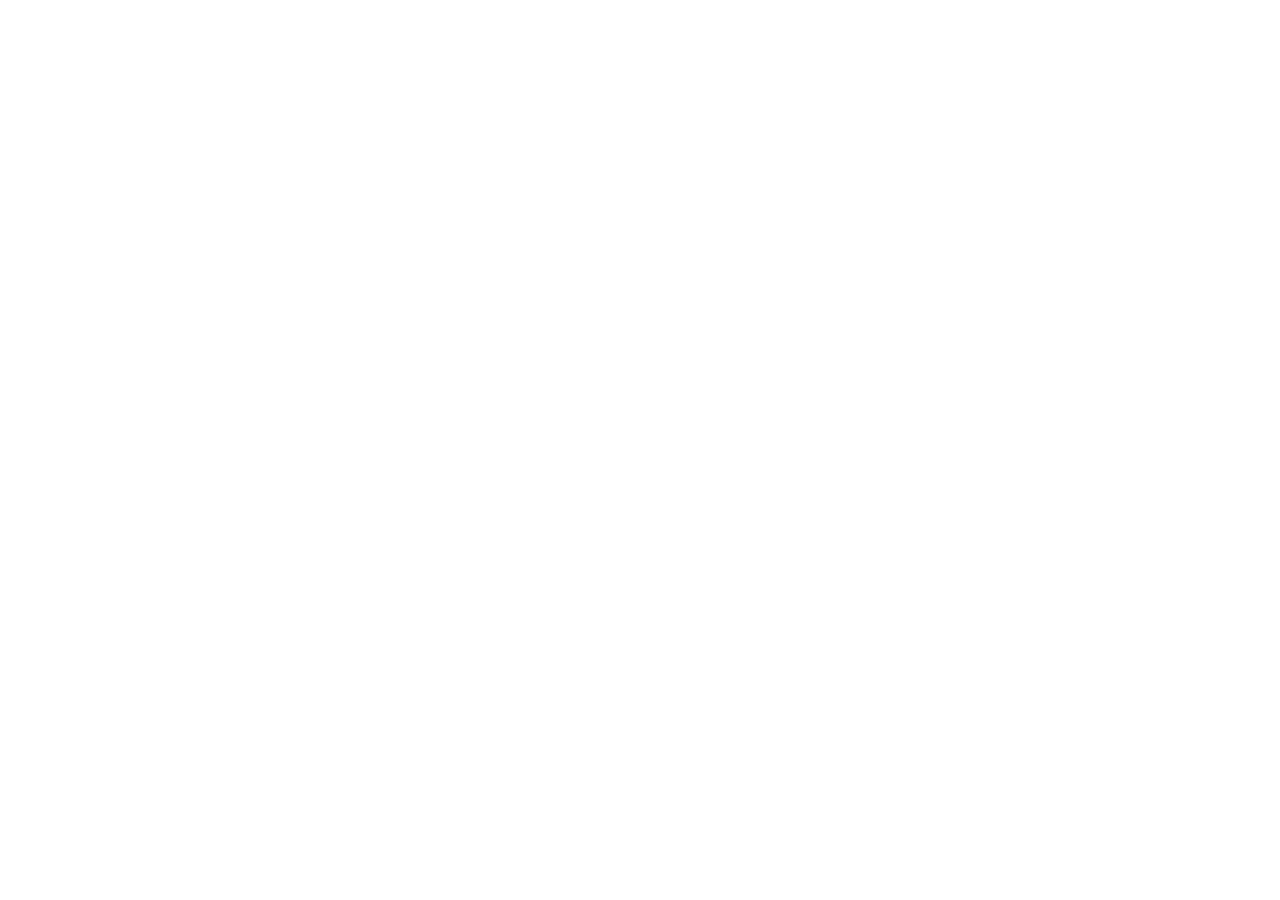
==== index.html @ 9039af70 "Unison Strings Website" ====
<!doctype html>
<html lang="en">
  <head>
    <meta charset="UTF-8" />
    <link rel="icon" type="image/png" href="/UnisonStrings/favicon.png" />
    <meta name="viewport" content="width=device-width, initial-scale=1.0" />
    <meta
      name="description"
      content="Unison Strings, a student-run violin ensemble bringing live classical music to communities in Prosper, TX."
    />
    <link rel="preconnect" href="https://fonts.googleapis.com" />
    <link rel="preconnect" href="https://fonts.gstatic.com" crossorigin />
    <link
      href="https://fonts.googleapis.com/css2?family=Cormorant+Garamond:ital,wght@0,500;0,600;1,500;1,600&family=DM+Sans:ital,opsz,wght@0,9..40,400;0,9..40,500;0,9..40,600;0,9..40,700;1,9..40,400;1,9..40,500&display=swap"
      rel="stylesheet"
    />
    <title>Unison Strings</title>
    <script type="module" crossorigin src="/UnisonStrings/assets/index-BGIbvCzu.js"></script>
    <link rel="stylesheet" crossorigin href="/UnisonStrings/assets/index-D4o2nLPw.css">
  </head>
  <body>
    <div id="root"></div>
  </body>
</html>
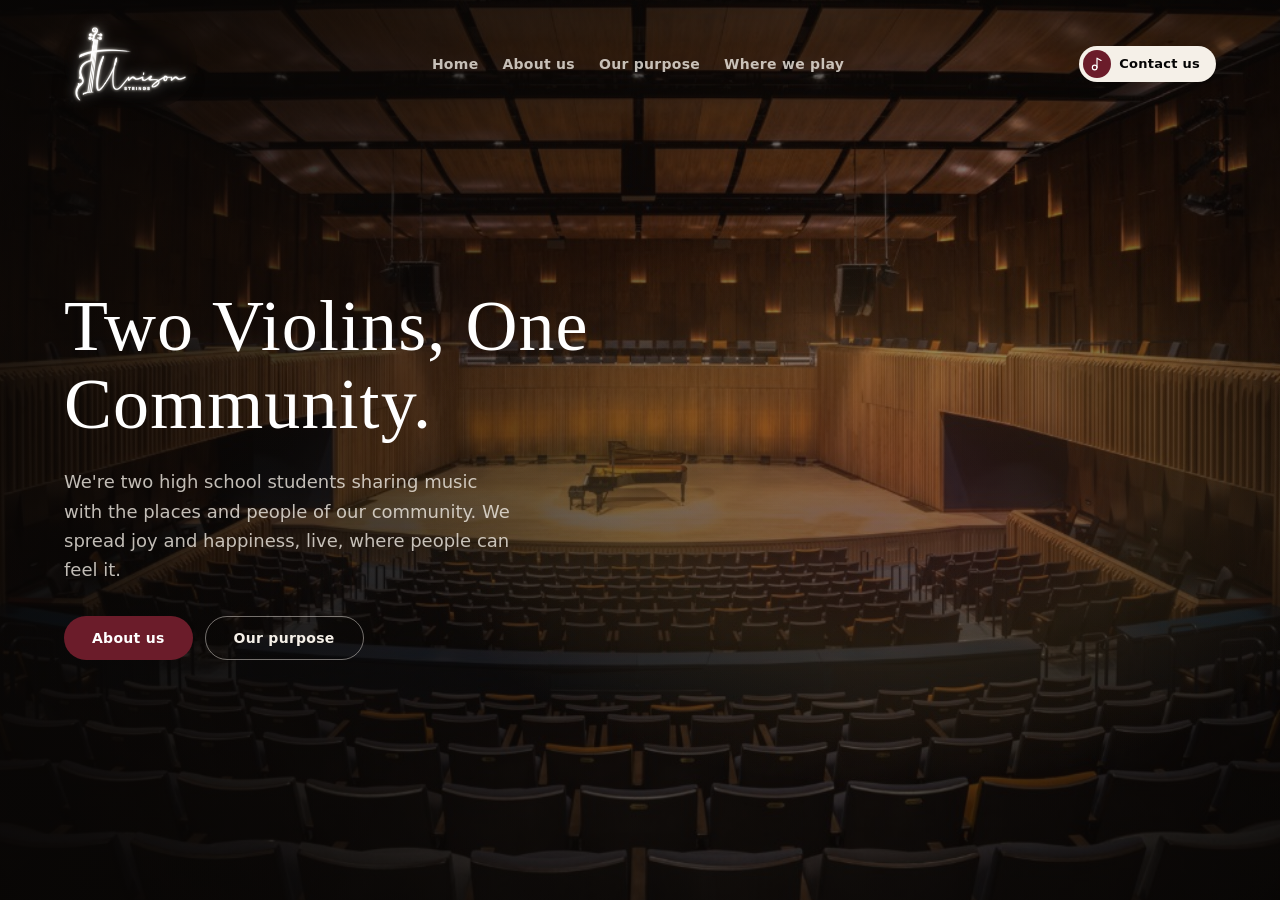
==== commit fd1b74d5: "Add files via upload" ====
--- a/index.html
+++ b/index.html
@@ -2,7 +2,7 @@
 <html lang="en">
   <head>
     <meta charset="UTF-8" />
-    <link rel="icon" type="image/png" href="/UnisonStrings/favicon.png" />
+    <link rel="icon" type="image/png" href="/favicon.png" />
     <meta name="viewport" content="width=device-width, initial-scale=1.0" />
     <meta
       name="description"
@@ -15,8 +15,8 @@
       rel="stylesheet"
     />
     <title>Unison Strings</title>
-    <script type="module" crossorigin src="/UnisonStrings/assets/index-BGIbvCzu.js"></script>
-    <link rel="stylesheet" crossorigin href="/UnisonStrings/assets/index-D4o2nLPw.css">
+    <script type="module" crossorigin src="/assets/index-CdUtjm-q.js"></script>
+    <link rel="stylesheet" crossorigin href="/assets/index-QGDdsDQq.css">
   </head>
   <body>
     <div id="root"></div>
--- a/assets/index-QGDdsDQq.css
+++ b/assets/index-QGDdsDQq.css
@@ -0,0 +1,2 @@
+/*! tailwindcss v4.3.3 | MIT License | https://tailwindcss.com */
+@layer properties{@supports (((-webkit-hyphens:none)) and (not (margin-trim:inline))) or ((-moz-orient:inline) and (not (color:rgb(from red r g b)))){*,:before,:after,::backdrop{--tw-translate-x:0;--tw-translate-y:0;--tw-translate-z:0;--tw-rotate-x:initial;--tw-rotate-y:initial;--tw-rotate-z:initial;--tw-skew-x:initial;--tw-skew-y:initial;--tw-space-y-reverse:0;--tw-border-style:solid;--tw-gradient-position:initial;--tw-gradient-from:#0000;--tw-gradient-via:#0000;--tw-gradient-to:#0000;--tw-gradient-stops:initial;--tw-gradient-via-stops:initial;--tw-gradient-from-position:0%;--tw-gradient-via-position:50%;--tw-gradient-to-position:100%;--tw-leading:initial;--tw-font-weight:initial;--tw-tracking:initial;--tw-shadow:0 0 #0000;--tw-shadow-color:initial;--tw-shadow-alpha:100%;--tw-inset-shadow:0 0 #0000;--tw-inset-shadow-color:initial;--tw-inset-shadow-alpha:100%;--tw-ring-color:initial;--tw-ring-shadow:0 0 #0000;--tw-inset-ring-color:initial;--tw-inset-ring-shadow:0 0 #0000;--tw-ring-inset:initial;--tw-ring-offset-width:0px;--tw-ring-offset-color:#fff;--tw-ring-offset-shadow:0 0 #0000;--tw-outline-style:solid;--tw-blur:initial;--tw-brightness:initial;--tw-contrast:initial;--tw-grayscale:initial;--tw-hue-rotate:initial;--tw-invert:initial;--tw-opacity:initial;--tw-saturate:initial;--tw-sepia:initial;--tw-drop-shadow:initial;--tw-drop-shadow-color:initial;--tw-drop-shadow-alpha:100%;--tw-drop-shadow-size:initial;--tw-backdrop-blur:initial;--tw-backdrop-brightness:initial;--tw-backdrop-contrast:initial;--tw-backdrop-grayscale:initial;--tw-backdrop-hue-rotate:initial;--tw-backdrop-invert:initial;--tw-backdrop-opacity:initial;--tw-backdrop-saturate:initial;--tw-backdrop-sepia:initial;--tw-duration:initial;--tw-scale-x:1;--tw-scale-y:1;--tw-scale-z:1}}}@layer theme{:root,:host{--font-sans:"DM Sans", system-ui, sans-serif;--font-mono:ui-monospace, SFMono-Regular, Menlo, Monaco, Consolas, "Liberation Mono", "Courier New", monospace;--color-red-300:oklch(80.8% .114 19.571);--color-black:#000;--color-white:#fff;--spacing:.25rem;--container-md:28rem;--container-lg:32rem;--container-xl:36rem;--container-2xl:42rem;--container-3xl:48rem;--container-4xl:56rem;--container-5xl:64rem;--container-6xl:72rem;--text-xs:.75rem;--text-xs--line-height:calc(1 / .75);--text-sm:.875rem;--text-sm--line-height:calc(1.25 / .875);--text-base:1rem;--text-base--line-height:calc(1.5 / 1);--text-lg:1.125rem;--text-lg--line-height:calc(1.75 / 1.125);--text-xl:1.25rem;--text-xl--line-height:calc(1.75 / 1.25);--text-2xl:1.5rem;--text-2xl--line-height:calc(2 / 1.5);--text-3xl:1.875rem;--text-3xl--line-height:calc(2.25 / 1.875);--text-4xl:2.25rem;--text-4xl--line-height:calc(2.5 / 2.25);--text-5xl:3rem;--text-5xl--line-height:1;--text-6xl:3.75rem;--text-6xl--line-height:1;--text-7xl:4.5rem;--text-7xl--line-height:1;--text-8xl:6rem;--text-8xl--line-height:1;--font-weight-light:300;--font-weight-medium:500;--tracking-tight:-.025em;--tracking-wide:.025em;--leading-tight:1.25;--leading-relaxed:1.625;--radius-sm:.25rem;--radius-md:.375rem;--radius-xl:.75rem;--radius-2xl:1rem;--blur-md:12px;--default-transition-duration:.15s;--default-transition-timing-function:cubic-bezier(.4, 0, .2, 1);--default-font-family:var(--font-sans);--default-mono-font-family:var(--font-mono)}}@layer base{*,:after,:before,::backdrop{box-sizing:border-box;border:0 solid;margin:0;padding:0}::file-selector-button{box-sizing:border-box;border:0 solid;margin:0;padding:0}html,:host{-webkit-text-size-adjust:100%;tab-size:4;line-height:1.5;font-family:var(--default-font-family,-apple-system, BlinkMacSystemFont, "Segoe UI", Roboto, "Helvetica Neue", "Noto Sans", Arial, sans-serif, "Apple Color Emoji", "Segoe UI Emoji", "Segoe UI Symbol", "Noto Color Emoji");font-feature-settings:var(--default-font-feature-settings,normal);font-variation-settings:var(--default-font-variation-settings,normal);-webkit-tap-highlight-color:transparent}hr{height:0;color:inherit;border-top-width:1px}abbr:where([title]){-webkit-text-decoration:underline dotted;text-decoration:underline dotted}h1,h2,h3,h4,h5,h6{font-size:inherit;font-weight:inherit}a{color:inherit;-webkit-text-decoration:inherit;-webkit-text-decoration:inherit;-webkit-text-decoration:inherit;-webkit-text-decoration:inherit;text-decoration:inherit}b,strong{font-weight:bolder}code,kbd,samp,pre{font-family:var(--default-mono-font-family,ui-monospace, SFMono-Regular, Menlo, Monaco, Consolas, "Liberation Mono", "Courier New", monospace);font-feature-settings:var(--default-mono-font-feature-settings,normal);font-variation-settings:var(--default-mono-font-variation-settings,normal);font-size:1em}small{font-size:80%}sub,sup{vertical-align:baseline;font-size:75%;line-height:0;position:relative}sub{bottom:-.25em}sup{top:-.5em}table{text-indent:0;border-color:inherit;border-collapse:collapse}:-moz-focusring:where(:not(iframe)){outline:auto}progress{vertical-align:baseline}summary{display:list-item}ol,ul,menu{list-style:none}img,svg,video,canvas,audio,iframe,embed,object{vertical-align:middle;display:block}img,video{max-width:100%;height:auto}button,input,select,optgroup,textarea{font:inherit;font-feature-settings:inherit;font-variation-settings:inherit;letter-spacing:inherit;color:inherit;opacity:1;background-color:#0000;border-radius:0}::file-selector-button{font:inherit;font-feature-settings:inherit;font-variation-settings:inherit;letter-spacing:inherit;color:inherit;opacity:1;background-color:#0000;border-radius:0}:where(select:is([multiple],[size])) optgroup{font-weight:bolder}:where(select:is([multiple],[size])) optgroup option{padding-inline-start:20px}::file-selector-button{margin-inline-end:4px}::placeholder{opacity:1}@supports (not ((-webkit-appearance:-apple-pay-button))) or (contain-intrinsic-size:1px){::placeholder{color:currentColor}@supports (color:color-mix(in lab, red, red)){::placeholder{color:color-mix(in oklab, currentcolor 50%, transparent)}}}textarea{resize:vertical}::-webkit-search-decoration{-webkit-appearance:none}::-webkit-date-and-time-value{min-height:1lh;text-align:inherit}::-webkit-datetime-edit{display:inline-flex}::-webkit-datetime-edit-fields-wrapper{padding:0}::-webkit-datetime-edit{padding-block:0}::-webkit-datetime-edit-year-field{padding-block:0}::-webkit-datetime-edit-month-field{padding-block:0}::-webkit-datetime-edit-day-field{padding-block:0}::-webkit-datetime-edit-hour-field{padding-block:0}::-webkit-datetime-edit-minute-field{padding-block:0}::-webkit-datetime-edit-second-field{padding-block:0}::-webkit-datetime-edit-millisecond-field{padding-block:0}::-webkit-datetime-edit-meridiem-field{padding-block:0}::-webkit-calendar-picker-indicator{line-height:1}:-moz-ui-invalid{box-shadow:none}button,input:where([type=button],[type=reset],[type=submit]){appearance:button}::file-selector-button{appearance:button}::-webkit-inner-spin-button{height:auto}::-webkit-outer-spin-button{height:auto}[hidden]:where(:not([hidden=until-found])){display:none!important}}@layer components;@layer utilities{.pointer-events-auto{pointer-events:auto}.pointer-events-none{pointer-events:none}.visible{visibility:visible}.absolute{position:absolute}.fixed{position:fixed}.relative{position:relative}.sticky{position:sticky}.inset-0{inset:0}.inset-x-0{inset-inline:0}.top-0{top:0}.bottom-0{bottom:0}.bottom-10{bottom:calc(var(--spacing) * 10)}.left-1\/2{left:50%}.z-0{z-index:0}.z-10{z-index:10}.z-20{z-index:20}.z-30{z-index:30}.z-40{z-index:40}.z-\[1\]{z-index:1}.z-\[2\]{z-index:2}.mx-4{margin-inline:calc(var(--spacing) * 4)}.mx-auto{margin-inline:auto}.mt-0\.5{margin-top:calc(var(--spacing) * .5)}.mt-1{margin-top:var(--spacing)}.mt-2{margin-top:calc(var(--spacing) * 2)}.mt-3{margin-top:calc(var(--spacing) * 3)}.mt-4{margin-top:calc(var(--spacing) * 4)}.mt-5{margin-top:calc(var(--spacing) * 5)}.mt-6{margin-top:calc(var(--spacing) * 6)}.mt-8{margin-top:calc(var(--spacing) * 8)}.mt-10{margin-top:calc(var(--spacing) * 10)}.mt-12{margin-top:calc(var(--spacing) * 12)}.mt-14{margin-top:calc(var(--spacing) * 14)}.mt-16{margin-top:calc(var(--spacing) * 16)}.mb-1\.5{margin-bottom:calc(var(--spacing) * 1.5)}.mb-3{margin-bottom:calc(var(--spacing) * 3)}.mb-4{margin-bottom:calc(var(--spacing) * 4)}.mb-5{margin-bottom:calc(var(--spacing) * 5)}.ml-2{margin-left:calc(var(--spacing) * 2)}.block{display:block}.contents{display:contents}.flex{display:flex}.grid{display:grid}.hidden{display:none}.inline-flex{display:inline-flex}.aspect-\[4\/5\]{aspect-ratio:4/5}.h-7{height:calc(var(--spacing) * 7)}.h-9{height:calc(var(--spacing) * 9)}.h-10{height:calc(var(--spacing) * 10)}.h-11{height:calc(var(--spacing) * 11)}.h-12{height:calc(var(--spacing) * 12)}.h-14{height:calc(var(--spacing) * 14)}.h-16{height:calc(var(--spacing) * 16)}.h-full{height:100%}.h-screen{height:100vh}.min-h-\[220px\]{min-height:220px}.min-h-screen{min-height:100vh}.w-7{width:calc(var(--spacing) * 7)}.w-9{width:calc(var(--spacing) * 9)}.w-10{width:calc(var(--spacing) * 10)}.w-\[min\(92vw\,36rem\)\]{width:min(92vw,36rem)}.w-auto{width:auto}.w-full{width:100%}.max-w-2xl{max-width:var(--container-2xl)}.max-w-3xl{max-width:var(--container-3xl)}.max-w-4xl{max-width:var(--container-4xl)}.max-w-5xl{max-width:var(--container-5xl)}.max-w-6xl{max-width:var(--container-6xl)}.max-w-lg{max-width:var(--container-lg)}.max-w-md{max-width:var(--container-md)}.max-w-xl{max-width:var(--container-xl)}.min-w-0{min-width:0}.flex-1{flex:1}.shrink-0{flex-shrink:0}.origin-center{transform-origin:50%}.-translate-x-1\/2{--tw-translate-x:calc(calc(1 / 2 * 100%) * -1);translate:var(--tw-translate-x) var(--tw-translate-y)}.scale-\[1\.02\]{scale:1.02}.scale-\[1\.08\]{scale:1.08}.transform{transform:var(--tw-rotate-x,) var(--tw-rotate-y,) var(--tw-rotate-z,) var(--tw-skew-x,) var(--tw-skew-y,)}.resize-none{resize:none}.grid-cols-1{grid-template-columns:repeat(1,minmax(0,1fr))}.flex-col{flex-direction:column}.flex-wrap{flex-wrap:wrap}.items-baseline{align-items:baseline}.items-center{align-items:center}.items-start{align-items:flex-start}.justify-between{justify-content:space-between}.justify-center{justify-content:center}.gap-1{gap:var(--spacing)}.gap-2{gap:calc(var(--spacing) * 2)}.gap-3{gap:calc(var(--spacing) * 3)}.gap-3\.5{gap:calc(var(--spacing) * 3.5)}.gap-4{gap:calc(var(--spacing) * 4)}.gap-6{gap:calc(var(--spacing) * 6)}.gap-8{gap:calc(var(--spacing) * 8)}:where(.space-y-0>:not(:last-child)){--tw-space-y-reverse:0;margin-block:0}:where(.space-y-2>:not(:last-child)){--tw-space-y-reverse:0;margin-block-start:calc(calc(var(--spacing) * 2) * var(--tw-space-y-reverse));margin-block-end:calc(calc(var(--spacing) * 2) * calc(1 - var(--tw-space-y-reverse)))}:where(.space-y-4>:not(:last-child)){--tw-space-y-reverse:0;margin-block-start:calc(calc(var(--spacing) * 4) * var(--tw-space-y-reverse));margin-block-end:calc(calc(var(--spacing) * 4) * calc(1 - var(--tw-space-y-reverse)))}:where(.space-y-14>:not(:last-child)){--tw-space-y-reverse:0;margin-block-start:calc(calc(var(--spacing) * 14) * var(--tw-space-y-reverse));margin-block-end:calc(calc(var(--spacing) * 14) * calc(1 - var(--tw-space-y-reverse)))}.gap-x-3{column-gap:calc(var(--spacing) * 3)}.gap-x-6{column-gap:calc(var(--spacing) * 6)}.gap-y-1{row-gap:var(--spacing)}.gap-y-2{row-gap:calc(var(--spacing) * 2)}.self-start{align-self:flex-start}.overflow-hidden{overflow:hidden}.rounded-2xl{border-radius:var(--radius-2xl)}.rounded-\[1\.5rem\]{border-radius:1.5rem}.rounded-full{border-radius:2147483647px}.rounded-md{border-radius:var(--radius-md)}.rounded-sm{border-radius:var(--radius-sm)}.rounded-xl{border-radius:var(--radius-xl)}.border{border-style:var(--tw-border-style);border-width:1px}.border-t{border-top-style:var(--tw-border-style);border-top-width:1px}.border-b{border-bottom-style:var(--tw-border-style);border-bottom-width:1px}.border-\[var\(--us-border\)\]{border-color:var(--us-border)}.border-\[var\(--us-border-soft\)\]{border-color:var(--us-border-soft)}.border-\[var\(--us-border-strong\)\]{border-color:var(--us-border-strong)}.bg-\[rgba\(5\,5\,5\,0\.9\)\]{background-color:#050505e6}.bg-\[rgba\(5\,5\,5\,0\.92\)\]{background-color:#050505eb}.bg-\[var\(--us-accent\)\]{background-color:var(--us-accent)}.bg-\[var\(--us-bg\)\]{background-color:var(--us-bg)}.bg-\[var\(--us-black\)\],.bg-\[var\(--us-black\)\]\/95{background-color:var(--us-black)}@supports (color:color-mix(in lab, red, red)){.bg-\[var\(--us-black\)\]\/95{background-color:color-mix(in oklab, var(--us-black) 95%, transparent)}}.bg-\[var\(--us-burgundy\)\],.bg-\[var\(--us-burgundy\)\]\/25{background-color:var(--us-burgundy)}@supports (color:color-mix(in lab, red, red)){.bg-\[var\(--us-burgundy\)\]\/25{background-color:color-mix(in oklab, var(--us-burgundy) 25%, transparent)}}.bg-\[var\(--us-cream\)\]{background-color:var(--us-cream)}.bg-\[var\(--us-panel-solid\)\]{background-color:var(--us-panel-solid)}.bg-\[var\(--us-surface\)\]{background-color:var(--us-surface)}.bg-black\/50{background-color:#00000080}@supports (color:color-mix(in lab, red, red)){.bg-black\/50{background-color:color-mix(in oklab, var(--color-black) 50%, transparent)}}.bg-transparent{background-color:#0000}.bg-gradient-to-t{--tw-gradient-position:to top in oklab;background-image:linear-gradient(var(--tw-gradient-stops))}.bg-\[radial-gradient\(ellipse_at_center\,transparent_35\%\,rgba\(0\,0\,0\,0\.28\)_100\%\)\]{background-image:radial-gradient(#0000 35%,#00000047 100%)}.from-black\/70{--tw-gradient-from:#000000b3}@supports (color:color-mix(in lab, red, red)){.from-black\/70{--tw-gradient-from:color-mix(in oklab, var(--color-black) 70%, transparent)}}.from-black\/70{--tw-gradient-stops:var(--tw-gradient-via-stops,var(--tw-gradient-position), var(--tw-gradient-from) var(--tw-gradient-from-position), var(--tw-gradient-to) var(--tw-gradient-to-position))}.to-transparent{--tw-gradient-to:transparent;--tw-gradient-stops:var(--tw-gradient-via-stops,var(--tw-gradient-position), var(--tw-gradient-from) var(--tw-gradient-from-position), var(--tw-gradient-to) var(--tw-gradient-to-position))}.object-cover{object-fit:cover}.object-center{object-position:center}.p-1{padding:var(--spacing)}.p-1\.5{padding:calc(var(--spacing) * 1.5)}.p-2{padding:calc(var(--spacing) * 2)}.p-5{padding:calc(var(--spacing) * 5)}.p-6{padding:calc(var(--spacing) * 6)}.p-8{padding:calc(var(--spacing) * 8)}.px-2\.5{padding-inline:calc(var(--spacing) * 2.5)}.px-3{padding-inline:calc(var(--spacing) * 3)}.px-4{padding-inline:calc(var(--spacing) * 4)}.px-5{padding-inline:calc(var(--spacing) * 5)}.px-6{padding-inline:calc(var(--spacing) * 6)}.px-8{padding-inline:calc(var(--spacing) * 8)}.py-1\.5{padding-block:calc(var(--spacing) * 1.5)}.py-2{padding-block:calc(var(--spacing) * 2)}.py-3{padding-block:calc(var(--spacing) * 3)}.py-6{padding-block:calc(var(--spacing) * 6)}.py-10{padding-block:calc(var(--spacing) * 10)}.py-14{padding-block:calc(var(--spacing) * 14)}.py-24{padding-block:calc(var(--spacing) * 24)}.pt-0{padding-top:0}.pt-4{padding-top:calc(var(--spacing) * 4)}.pt-28{padding-top:calc(var(--spacing) * 28)}.pr-3\.5{padding-right:calc(var(--spacing) * 3.5)}.pb-4{padding-bottom:calc(var(--spacing) * 4)}.pb-16{padding-bottom:calc(var(--spacing) * 16)}.text-center{text-align:center}.text-left{text-align:left}.text-2xl{font-size:var(--text-2xl);line-height:var(--tw-leading,var(--text-2xl--line-height))}.text-3xl{font-size:var(--text-3xl);line-height:var(--tw-leading,var(--text-3xl--line-height))}.text-4xl{font-size:var(--text-4xl);line-height:var(--tw-leading,var(--text-4xl--line-height))}.text-5xl{font-size:var(--text-5xl);line-height:var(--tw-leading,var(--text-5xl--line-height))}.text-base{font-size:var(--text-base);line-height:var(--tw-leading,var(--text-base--line-height))}.text-lg{font-size:var(--text-lg);line-height:var(--tw-leading,var(--text-lg--line-height))}.text-sm{font-size:var(--text-sm);line-height:var(--tw-leading,var(--text-sm--line-height))}.text-xl{font-size:var(--text-xl);line-height:var(--tw-leading,var(--text-xl--line-height))}.text-xs{font-size:var(--text-xs);line-height:var(--tw-leading,var(--text-xs--line-height))}.text-\[10px\]{font-size:10px}.leading-\[1\.02\]{--tw-leading:1.02;line-height:1.02}.leading-\[1\.08\]{--tw-leading:1.08;line-height:1.08}.leading-relaxed{--tw-leading:var(--leading-relaxed);line-height:var(--leading-relaxed)}.leading-tight{--tw-leading:var(--leading-tight);line-height:var(--leading-tight)}.font-light{--tw-font-weight:var(--font-weight-light);font-weight:var(--font-weight-light)}.font-medium{--tw-font-weight:var(--font-weight-medium);font-weight:var(--font-weight-medium)}.tracking-\[0\.18em\]{--tw-tracking:.18em;letter-spacing:.18em}.tracking-\[0\.22em\]{--tw-tracking:.22em;letter-spacing:.22em}.tracking-tight{--tw-tracking:var(--tracking-tight);letter-spacing:var(--tracking-tight)}.tracking-wide{--tw-tracking:var(--tracking-wide);letter-spacing:var(--tracking-wide)}.text-\[var\(--us-accent\)\]{color:var(--us-accent)}.text-\[var\(--us-accent-bright\)\]{color:var(--us-accent-bright)}.text-\[var\(--us-accent-soft\)\]{color:var(--us-accent-soft)}.text-\[var\(--us-black\)\]{color:var(--us-black)}.text-\[var\(--us-burgundy-soft\)\]{color:var(--us-burgundy-soft)}.text-\[var\(--us-cream\)\]{color:var(--us-cream)}.text-\[var\(--us-cream-muted\)\]{color:var(--us-cream-muted)}.text-\[var\(--us-cream-soft\)\]{color:var(--us-cream-soft)}.text-\[var\(--us-ink\)\]{color:var(--us-ink)}.text-\[var\(--us-muted\)\]{color:var(--us-muted)}.text-\[var\(--us-text\)\],.text-\[var\(--us-text\)\]\/70{color:var(--us-text)}@supports (color:color-mix(in lab, red, red)){.text-\[var\(--us-text\)\]\/70{color:color-mix(in oklab, var(--us-text) 70%, transparent)}}.text-\[var\(--us-text\)\]\/85{color:var(--us-text)}@supports (color:color-mix(in lab, red, red)){.text-\[var\(--us-text\)\]\/85{color:color-mix(in oklab, var(--us-text) 85%, transparent)}}.text-\[var\(--us-white\)\]{color:var(--us-white)}.text-red-300{color:var(--color-red-300)}.text-white\/90{color:#ffffffe6}@supports (color:color-mix(in lab, red, red)){.text-white\/90{color:color-mix(in oklab, var(--color-white) 90%, transparent)}}.lowercase{text-transform:lowercase}.uppercase{text-transform:uppercase}.italic{font-style:italic}.underline{text-decoration-line:underline}.opacity-0{opacity:0}.opacity-100{opacity:1}.shadow-\[inset_0_0_0_1px_color-mix\(in_oklab\,var\(--us-accent\)_40\%\,transparent\)\]{--tw-shadow:inset 0 0 0 1px var(--tw-shadow-color,var(--us-accent))}@supports (color:color-mix(in lab, red, red)){.shadow-\[inset_0_0_0_1px_color-mix\(in_oklab\,var\(--us-accent\)_40\%\,transparent\)\]{--tw-shadow:inset 0 0 0 1px var(--tw-shadow-color,color-mix(in oklab,var(--us-accent) 40%,transparent))}}.shadow-\[inset_0_0_0_1px_color-mix\(in_oklab\,var\(--us-accent\)_40\%\,transparent\)\]{box-shadow:var(--tw-inset-shadow), var(--tw-inset-ring-shadow), var(--tw-ring-offset-shadow), var(--tw-ring-shadow), var(--tw-shadow)}.ring-1{--tw-ring-shadow:var(--tw-ring-inset,) 0 0 0 calc(1px + var(--tw-ring-offset-width)) var(--tw-ring-color,currentcolor);box-shadow:var(--tw-inset-shadow), var(--tw-inset-ring-shadow), var(--tw-ring-offset-shadow), var(--tw-ring-shadow), var(--tw-shadow)}.ring-\[var\(--us-border-soft\)\]{--tw-ring-color:var(--us-border-soft)}.outline{outline-style:var(--tw-outline-style);outline-width:1px}.filter{filter:var(--tw-blur,) var(--tw-brightness,) var(--tw-contrast,) var(--tw-grayscale,) var(--tw-hue-rotate,) var(--tw-invert,) var(--tw-saturate,) var(--tw-sepia,) var(--tw-drop-shadow,)}.backdrop-blur-md{--tw-backdrop-blur:blur(var(--blur-md));-webkit-backdrop-filter:var(--tw-backdrop-blur,) var(--tw-backdrop-brightness,) var(--tw-backdrop-contrast,) var(--tw-backdrop-grayscale,) var(--tw-backdrop-hue-rotate,) var(--tw-backdrop-invert,) var(--tw-backdrop-opacity,) var(--tw-backdrop-saturate,) var(--tw-backdrop-sepia,);backdrop-filter:var(--tw-backdrop-blur,) var(--tw-backdrop-brightness,) var(--tw-backdrop-contrast,) var(--tw-backdrop-grayscale,) var(--tw-backdrop-hue-rotate,) var(--tw-backdrop-invert,) var(--tw-backdrop-opacity,) var(--tw-backdrop-saturate,) var(--tw-backdrop-sepia,)}.transition-all{transition-property:all;transition-timing-function:var(--tw-ease,var(--default-transition-timing-function));transition-duration:var(--tw-duration,var(--default-transition-duration))}.transition-colors{transition-property:color,background-color,border-color,outline-color,text-decoration-color,fill,stroke,--tw-gradient-from,--tw-gradient-via,--tw-gradient-to;transition-timing-function:var(--tw-ease,var(--default-transition-timing-function));transition-duration:var(--tw-duration,var(--default-transition-duration))}.transition-opacity{transition-property:opacity;transition-timing-function:var(--tw-ease,var(--default-transition-timing-function));transition-duration:var(--tw-duration,var(--default-transition-duration))}.transition-transform{transition-property:transform,translate,scale,rotate;transition-timing-function:var(--tw-ease,var(--default-transition-timing-function));transition-duration:var(--tw-duration,var(--default-transition-duration))}.delay-2{transition-delay:2ms}.delay-3{transition-delay:3ms}.delay-5{transition-delay:5ms}.duration-200{--tw-duration:.2s;transition-duration:.2s}.duration-300{--tw-duration:.3s;transition-duration:.3s}.duration-500{--tw-duration:.5s;transition-duration:.5s}.duration-700{--tw-duration:.7s;transition-duration:.7s}.duration-1000{--tw-duration:1s;transition-duration:1s}@media (hover:hover){.group-hover\:scale-105:is(:where(.group):hover *),.hover\:scale-105:hover{--tw-scale-x:105%;--tw-scale-y:105%;--tw-scale-z:105%;scale:var(--tw-scale-x) var(--tw-scale-y)}.hover\:scale-\[1\.03\]:hover{scale:1.03}.hover\:border-\[var\(--us-accent\)\]:hover{border-color:var(--us-accent)}.hover\:bg-\[var\(--us-accent-soft\)\]:hover{background-color:var(--us-accent-soft)}.hover\:bg-\[var\(--us-burgundy\)\]\/30:hover{background-color:var(--us-burgundy)}@supports (color:color-mix(in lab, red, red)){.hover\:bg-\[var\(--us-burgundy\)\]\/30:hover{background-color:color-mix(in oklab, var(--us-burgundy) 30%, transparent)}}.hover\:bg-\[var\(--us-text\)\]\/10:hover{background-color:var(--us-text)}@supports (color:color-mix(in lab, red, red)){.hover\:bg-\[var\(--us-text\)\]\/10:hover{background-color:color-mix(in oklab, var(--us-text) 10%, transparent)}}.hover\:bg-white\/5:hover{background-color:#ffffff0d}@supports (color:color-mix(in lab, red, red)){.hover\:bg-white\/5:hover{background-color:color-mix(in oklab, var(--color-white) 5%, transparent)}}.hover\:text-\[var\(--us-accent-soft\)\]:hover{color:var(--us-accent-soft)}.hover\:text-\[var\(--us-cream\)\]:hover{color:var(--us-cream)}.hover\:text-\[var\(--us-text\)\]:hover{color:var(--us-text)}.hover\:underline:hover{text-decoration-line:underline}.hover\:opacity-80:hover{opacity:.8}.hover\:opacity-95:hover{opacity:.95}}.active\:scale-95:active{--tw-scale-x:95%;--tw-scale-y:95%;--tw-scale-z:95%;scale:var(--tw-scale-x) var(--tw-scale-y)}@media (width>=40rem){.sm\:mt-6{margin-top:calc(var(--spacing) * 6)}.sm\:mt-12{margin-top:calc(var(--spacing) * 12)}.sm\:mt-16{margin-top:calc(var(--spacing) * 16)}.sm\:mt-20{margin-top:calc(var(--spacing) * 20)}.sm\:hidden{display:none}.sm\:inline{display:inline}.sm\:h-10{height:calc(var(--spacing) * 10)}.sm\:h-\[4\.75rem\]{height:4.75rem}.sm\:max-w-none{max-width:none}.sm\:grid-cols-2{grid-template-columns:repeat(2,minmax(0,1fr))}.sm\:flex-row{flex-direction:row}.sm\:gap-5{gap:calc(var(--spacing) * 5)}.sm\:gap-8{gap:calc(var(--spacing) * 8)}:where(.sm\:space-y-16>:not(:last-child)){--tw-space-y-reverse:0;margin-block-start:calc(calc(var(--spacing) * 16) * var(--tw-space-y-reverse));margin-block-end:calc(calc(var(--spacing) * 16) * calc(1 - var(--tw-space-y-reverse)))}.sm\:p-8{padding:calc(var(--spacing) * 8)}.sm\:p-10{padding:calc(var(--spacing) * 10)}.sm\:px-4{padding-inline:calc(var(--spacing) * 4)}.sm\:px-6{padding-inline:calc(var(--spacing) * 6)}.sm\:py-20{padding-block:calc(var(--spacing) * 20)}.sm\:pt-5{padding-top:calc(var(--spacing) * 5)}.sm\:pt-6{padding-top:calc(var(--spacing) * 6)}.sm\:pr-4{padding-right:calc(var(--spacing) * 4)}.sm\:pb-20{padding-bottom:calc(var(--spacing) * 20)}.sm\:text-2xl{font-size:var(--text-2xl);line-height:var(--tw-leading,var(--text-2xl--line-height))}.sm\:text-3xl{font-size:var(--text-3xl);line-height:var(--tw-leading,var(--text-3xl--line-height))}.sm\:text-4xl{font-size:var(--text-4xl);line-height:var(--tw-leading,var(--text-4xl--line-height))}.sm\:text-5xl{font-size:var(--text-5xl);line-height:var(--tw-leading,var(--text-5xl--line-height))}.sm\:text-6xl{font-size:var(--text-6xl);line-height:var(--tw-leading,var(--text-6xl--line-height))}.sm\:text-base{font-size:var(--text-base);line-height:var(--tw-leading,var(--text-base--line-height))}.sm\:text-lg{font-size:var(--text-lg);line-height:var(--tw-leading,var(--text-lg--line-height))}.sm\:text-sm{font-size:var(--text-sm);line-height:var(--tw-leading,var(--text-sm--line-height))}.sm\:text-xl{font-size:var(--text-xl);line-height:var(--tw-leading,var(--text-xl--line-height))}.sm\:text-xs{font-size:var(--text-xs);line-height:var(--tw-leading,var(--text-xs--line-height))}}@media (width>=48rem){.md\:col-span-1{grid-column:span 1/span 1}.md\:col-span-2{grid-column:span 2/span 2}.md\:row-span-2{grid-row:span 2/span 2}.md\:w-\[min\(100\%\,280px\)\]{width:min(100%,280px)}.md\:grid-cols-4{grid-template-columns:repeat(4,minmax(0,1fr))}.md\:grid-rows-2{grid-template-rows:repeat(2,minmax(0,1fr))}.md\:flex-row{flex-direction:row}.md\:flex-row-reverse{flex-direction:row-reverse}.md\:items-start{align-items:flex-start}.md\:gap-5{gap:calc(var(--spacing) * 5)}.md\:gap-10{gap:calc(var(--spacing) * 10)}.md\:px-10{padding-inline:calc(var(--spacing) * 10)}.md\:pt-2{padding-top:calc(var(--spacing) * 2)}.md\:text-5xl{font-size:var(--text-5xl);line-height:var(--tw-leading,var(--text-5xl--line-height))}.md\:text-6xl{font-size:var(--text-6xl);line-height:var(--tw-leading,var(--text-6xl--line-height))}.md\:text-7xl{font-size:var(--text-7xl);line-height:var(--tw-leading,var(--text-7xl--line-height))}.md\:text-lg{font-size:var(--text-lg);line-height:var(--tw-leading,var(--text-lg--line-height))}}@media (width>=64rem){.lg\:flex{display:flex}.lg\:hidden{display:none}.lg\:flex-row{flex-direction:row}.lg\:items-center{align-items:center}.lg\:justify-between{justify-content:space-between}.lg\:justify-center{justify-content:center}.lg\:gap-10{gap:calc(var(--spacing) * 10)}.lg\:self-center{align-self:center}.lg\:px-16{padding-inline:calc(var(--spacing) * 16)}.lg\:text-7xl{font-size:var(--text-7xl);line-height:var(--tw-leading,var(--text-7xl--line-height))}.lg\:text-8xl{font-size:var(--text-8xl);line-height:var(--tw-leading,var(--text-8xl--line-height))}}}:root{--font-display:"Cormorant Garamond", "Palatino Linotype", Palatino, serif;--font-ui:"DM Sans", system-ui, sans-serif;--font-sans:var(--font-ui);--font-serif:var(--font-display);--us-black:#050505;--us-charcoal:#0a0a0a;--us-burgundy:#6b1c2a;--us-burgundy-deep:#4a121c;--us-burgundy-soft:#8b2a3a;--us-wood:#7a4a32;--us-violin:#5c3424;--us-gold:#c9a66b;--us-cream:#f5f0e8;--us-white:#fff;--us-cream-soft:#f5f0e8c7;--us-cream-muted:#f5f0e88c;--us-panel:#0c0c0ce0;--us-panel-solid:#121212;--us-border:#6b1c2a73;--us-border-soft:#f5f0e824;--us-page-gradient:linear-gradient(165deg, #0a0a0a 0%, #12080c 45%, #0a0a0a 100%);--us-hero-scrim:linear-gradient(105deg, #080605e0 0%, #0c09079e 42%, #140e0a59 70%, #0c09078c 100%);--us-hero-vignette:radial-gradient(ellipse 90% 80% at 50% 40%, transparent 0%, #08060573 70%, #080605d1 100%);--us-amber-wash:radial-gradient(ellipse 60% 50% at 70% 55%, #6b1c2a38 0%, #c8954a1f 35%, transparent 65%)}html{font-family:var(--font-ui);font-weight:400}body{background:var(--us-black);min-height:100vh;color:var(--us-cream);font-family:var(--font-ui);-webkit-font-smoothing:antialiased;margin:0;font-weight:400}h1,h2,.font-display,.headline{font-family:var(--font-display);letter-spacing:.015em;font-weight:500}.font-display,.font-serif{font-family:var(--font-display);font-weight:500}.font-ui,.font-sans{font-family:var(--font-ui);font-weight:400}nav a,.btn-primary,.btn-ghost,.eyebrow,.us-ui-bold,.us-contact-pill{font-family:var(--font-ui);font-weight:600}nav a{letter-spacing:.02em}.us-contact-pill{letter-spacing:.02em;font-size:.8125rem;line-height:1.15}#root{min-height:100vh}.page-shell{background:var(--us-page-gradient);min-height:100vh;color:var(--us-cream)}.page-bg-about{background:radial-gradient(80% 55% at 18% 12%,#6b1c2a61 0%,#0000 58%),radial-gradient(55% 45% at 88% 78%,#4a121c47 0%,#0000 55%),linear-gradient(168deg,#050505 0%,#14080c 42%,#1c0a10 72%,#080506 100%)}.page-bg-purpose{background:radial-gradient(70% 50% at 82% 18%,#7a4a3252 0%,#0000 60%),radial-gradient(60% 48% at 12% 88%,#5c342442 0%,#0000 55%),linear-gradient(158deg,#050505 0%,#120e0a 38%,#1a120c 68%,#080605 100%)}.page-bg-where{background:radial-gradient(50% 40% at 92% 8%,#6b1c2a4d 0%,#0000 52%),radial-gradient(70% 45% at 8% 92%,#f5f0e80f 0%,#0000 55%),linear-gradient(#050505 0%,#0b0b0d 40%,#101014 70%,#12100e 100%)}.page-bg-contact{background:radial-gradient(65% 55% at 50% 42%,#6b1c2a6b 0%,#4a121c2e 42%,#0000 68%),radial-gradient(40% 35% at 70% 70%,#8b2a3a29 0%,#0000 55%),linear-gradient(165deg,#050505 0%,#0e0608 45%,#0a0506 100%)}.panel{background:var(--us-panel);border:1px solid var(--us-border-soft)}.panel-solid{background:var(--us-panel-solid);border:1px solid var(--us-border-soft)}.btn-primary{background:var(--us-burgundy);color:var(--us-white);font-family:var(--font-ui);letter-spacing:.02em;border-radius:9999px;justify-content:center;align-items:center;gap:.5rem;padding:.65rem 1.75rem;font-size:.875rem;font-weight:600;transition:transform .2s,background-color .2s;display:inline-flex}.btn-primary:hover{background:var(--us-burgundy-soft);transform:scale(1.03)}.btn-primary:active{transform:scale(.97)}.btn-ghost{color:var(--us-cream);font-family:var(--font-ui);letter-spacing:.02em;background:0 0;border:1px solid #f5f0e873;border-radius:9999px;justify-content:center;align-items:center;gap:.5rem;padding:.65rem 1.75rem;font-size:.875rem;font-weight:600;transition:transform .2s,border-color .2s,background-color .2s;display:inline-flex}.btn-ghost:hover{border-color:var(--us-cream);background:#f5f0e80f;transform:scale(1.03)}.btn-ghost:active{transform:scale(.97)}.eyebrow{color:var(--us-burgundy-soft);font-family:var(--font-ui);letter-spacing:.06em;text-transform:uppercase;font-size:.875rem;font-weight:600}.field{border:1px solid var(--us-border-soft);width:100%;color:var(--us-cream);background:#050505bf;border-radius:.75rem;outline:none;padding:.75rem 1rem;transition:border-color .2s}.field::placeholder{color:var(--us-cream-muted)}.field:focus{border-color:var(--us-burgundy-soft)}@keyframes fade-up{0%{opacity:0;transform:translateY(16px)}to{opacity:1;transform:none}}.animate-fade-up{animation:.7s cubic-bezier(.22,1,.36,1) backwards fade-up}.delay-1{animation-delay:.1s}.delay-2{animation-delay:.25s}.delay-3{animation-delay:.4s}.delay-4{animation-delay:.55s}.delay-5{animation-delay:.75s}.reveal{opacity:0;transition:opacity .6s cubic-bezier(.22,1,.36,1),transform .6s cubic-bezier(.22,1,.36,1);transition-delay:var(--reveal-delay,0s);will-change:opacity, transform;transform:translateY(20px)}.reveal.is-visible{opacity:1;will-change:auto;transform:none}.us-reveal-curtains{z-index:2147483647;opacity:1;visibility:visible;pointer-events:auto;background:#1a060c;position:fixed;inset:0;overflow:hidden}.us-reveal-curtains.is-open{opacity:0;visibility:hidden;pointer-events:none}.us-reveal-curtains.is-opening.is-motion{animation:1s cubic-bezier(.4,.05,.25,1) forwards us-reveal-curtains-unveil}.us-reveal-curtains.is-closing{visibility:visible}.us-reveal-curtains.is-closing.is-motion{animation:.5s cubic-bezier(.55,0,.4,1) forwards us-reveal-curtains-cover}.us-reveal-curtains__panel{will-change:transform;width:52%;position:absolute;top:0;bottom:0;overflow:hidden}.us-reveal-curtains__panel--left{left:0;box-shadow:inset -22px 0 48px #00000073}.us-reveal-curtains__panel--right{right:0;box-shadow:inset 22px 0 48px #00000073}.us-reveal-curtains__photo{background-image:url(/curtains.jpg);background-repeat:no-repeat;background-size:200% 102%;position:absolute;inset:0;transform:scale(1.02)}.us-reveal-curtains__panel--left .us-reveal-curtains__photo{background-position:0 45%}.us-reveal-curtains__panel--right .us-reveal-curtains__photo{background-position:right 45%}.us-reveal-curtains__veil{pointer-events:none;background:linear-gradient(#00000047 0%,#0000 18% 82%,#00000059 100%),linear-gradient(90deg,#0003 0%,#0000 22% 78%,#0003 100%);position:absolute;inset:0}.us-reveal-curtains__panel--left .us-reveal-curtains__veil{background:linear-gradient(#00000052 0%,#0000 18% 82%,#0006 100%),linear-gradient(90deg,#00000047 0%,#0000 28%,#120e0c24 100%)}.us-reveal-curtains__panel--right .us-reveal-curtains__veil{background:linear-gradient(#00000052 0%,#0000 18% 82%,#0006 100%),linear-gradient(270deg,#00000047 0%,#0000 28%,#120e0c24 100%)}.us-reveal-curtains__edge{opacity:.55;background:linear-gradient(#0000 0%,#c4a05a59 12%,#e8cc8c8c 48%,#c4a05a59 88%,#0000 100%);width:2px;position:absolute;top:0;bottom:0;box-shadow:0 0 10px #d4b06a2e}.us-reveal-curtains__edge--left{right:0}.us-reveal-curtains__edge--right{left:0}.us-reveal-curtains__seam{opacity:.4;pointer-events:none;z-index:2;background:linear-gradient(#0000 0%,#d4b06a59 14%,#f0d89080 50%,#d4b06a59 86%,#0000 100%);width:1px;position:absolute;top:0;bottom:0;left:50%;transform:translate(-50%);box-shadow:0 0 12px #d4b06a26}.us-reveal-curtains.is-opening .us-reveal-curtains__seam,.us-reveal-curtains.is-open .us-reveal-curtains__seam{opacity:0;transition:opacity .3s}.us-reveal-curtains.is-closed .us-reveal-curtains__panel--left,.us-reveal-curtains.is-closing .us-reveal-curtains__panel--left,.us-reveal-curtains.is-closed .us-reveal-curtains__panel--right,.us-reveal-curtains.is-closing .us-reveal-curtains__panel--right{transform:translate(0)}.us-reveal-curtains.is-opening.is-motion .us-reveal-curtains__panel--left{animation:1s cubic-bezier(.2,.7,.2,1) forwards us-curtains-left-open}.us-reveal-curtains.is-opening.is-motion .us-reveal-curtains__panel--right{animation:1s cubic-bezier(.2,.7,.2,1) forwards us-curtains-right-open}.us-reveal-curtains.is-closing.is-motion .us-reveal-curtains__panel--left{animation:.5s cubic-bezier(.55,0,.4,1) forwards us-curtains-left-close}.us-reveal-curtains.is-closing.is-motion .us-reveal-curtains__panel--right{animation:.5s cubic-bezier(.55,0,.4,1) forwards us-curtains-right-close}.us-reveal-curtains.is-open .us-reveal-curtains__panel--left{transform:translate(-105%)}.us-reveal-curtains.is-open .us-reveal-curtains__panel--right{transform:translate(105%)}.us-reveal-curtains__mark{z-index:3;font-family:var(--font-ui);letter-spacing:.36em;text-transform:uppercase;color:#f5f0e8db;text-shadow:0 2px 24px #000000bf;white-space:nowrap;pointer-events:none;margin:0;font-size:clamp(.8rem,2.2vw,1.05rem);font-weight:700;position:absolute;top:50%;left:50%;transform:translate(-50%,-50%)}.us-reveal-curtains.is-opening.is-motion .us-reveal-curtains__mark{animation:1s cubic-bezier(.4,.05,.3,1) forwards us-reveal-curtains-mark-out}.us-reveal-curtains.is-closing.is-motion .us-reveal-curtains__mark{animation:.5s cubic-bezier(.55,0,.4,1) forwards us-reveal-curtains-mark-in}@keyframes us-reveal-curtains-unveil{0%{opacity:1;visibility:visible}42%{opacity:1;visibility:visible}58%{opacity:.55;visibility:visible}78%{opacity:.18;visibility:visible}to{opacity:0;visibility:hidden}}@keyframes us-reveal-curtains-cover{0%{opacity:0;visibility:visible}12%{opacity:1;visibility:visible}to{opacity:1;visibility:visible}}@keyframes us-curtains-left-open{0%{transform:translate(0)}to{transform:translate(-105%)}}@keyframes us-curtains-right-open{0%{transform:translate(0)}to{transform:translate(105%)}}@keyframes us-curtains-left-close{0%{transform:translate(-105%)}to{transform:translate(0)}}@keyframes us-curtains-right-close{0%{transform:translate(105%)}to{transform:translate(0)}}@keyframes us-reveal-curtains-mark-out{0%{opacity:1;transform:translate(-50%,-50%)scale(1)}to{opacity:0;transform:translate(-50%,-58%)scale(.96)}}@keyframes us-reveal-curtains-mark-in{0%{opacity:0;transform:translate(-50%,-42%)scale(.96)}to{opacity:1;transform:translate(-50%,-50%)scale(1)}}@media (prefers-reduced-motion:reduce){.animate-fade-up{animation:none}.reveal{opacity:1;will-change:auto;transition:none;transform:none}.us-reveal-curtains.is-opening.is-motion{animation-duration:.45s}.us-reveal-curtains.is-closing.is-motion{animation-duration:.28s}.us-reveal-curtains.is-opening.is-motion .us-reveal-curtains__panel--left,.us-reveal-curtains.is-opening.is-motion .us-reveal-curtains__panel--right,.us-reveal-curtains.is-opening.is-motion .us-reveal-curtains__mark{animation-duration:.45s}.us-reveal-curtains.is-closing.is-motion .us-reveal-curtains__panel--left,.us-reveal-curtains.is-closing.is-motion .us-reveal-curtains__panel--right,.us-reveal-curtains.is-closing.is-motion .us-reveal-curtains__mark{animation-duration:.28s}}@property --tw-translate-x{syntax:"*";inherits:false;initial-value:0}@property --tw-translate-y{syntax:"*";inherits:false;initial-value:0}@property --tw-translate-z{syntax:"*";inherits:false;initial-value:0}@property --tw-rotate-x{syntax:"*";inherits:false}@property --tw-rotate-y{syntax:"*";inherits:false}@property --tw-rotate-z{syntax:"*";inherits:false}@property --tw-skew-x{syntax:"*";inherits:false}@property --tw-skew-y{syntax:"*";inherits:false}@property --tw-space-y-reverse{syntax:"*";inherits:false;initial-value:0}@property --tw-border-style{syntax:"*";inherits:false;initial-value:solid}@property --tw-gradient-position{syntax:"*";inherits:false}@property --tw-gradient-from{syntax:"<color>";inherits:false;initial-value:#0000}@property --tw-gradient-via{syntax:"<color>";inherits:false;initial-value:#0000}@property --tw-gradient-to{syntax:"<color>";inherits:false;initial-value:#0000}@property --tw-gradient-stops{syntax:"*";inherits:false}@property --tw-gradient-via-stops{syntax:"*";inherits:false}@property --tw-gradient-from-position{syntax:"<length-percentage>";inherits:false;initial-value:0%}@property --tw-gradient-via-position{syntax:"<length-percentage>";inherits:false;initial-value:50%}@property --tw-gradient-to-position{syntax:"<length-percentage>";inherits:false;initial-value:100%}@property --tw-leading{syntax:"*";inherits:false}@property --tw-font-weight{syntax:"*";inherits:false}@property --tw-tracking{syntax:"*";inherits:false}@property --tw-shadow{syntax:"*";inherits:false;initial-value:0 0 #0000}@property --tw-shadow-color{syntax:"*";inherits:false}@property --tw-shadow-alpha{syntax:"<percentage>";inherits:false;initial-value:100%}@property --tw-inset-shadow{syntax:"*";inherits:false;initial-value:0 0 #0000}@property --tw-inset-shadow-color{syntax:"*";inherits:false}@property --tw-inset-shadow-alpha{syntax:"<percentage>";inherits:false;initial-value:100%}@property --tw-ring-color{syntax:"*";inherits:false}@property --tw-ring-shadow{syntax:"*";inherits:false;initial-value:0 0 #0000}@property --tw-inset-ring-color{syntax:"*";inherits:false}@property --tw-inset-ring-shadow{syntax:"*";inherits:false;initial-value:0 0 #0000}@property --tw-ring-inset{syntax:"*";inherits:false}@property --tw-ring-offset-width{syntax:"<length>";inherits:false;initial-value:0}@property --tw-ring-offset-color{syntax:"*";inherits:false;initial-value:#fff}@property --tw-ring-offset-shadow{syntax:"*";inherits:false;initial-value:0 0 #0000}@property --tw-outline-style{syntax:"*";inherits:false;initial-value:solid}@property --tw-blur{syntax:"*";inherits:false}@property --tw-brightness{syntax:"*";inherits:false}@property --tw-contrast{syntax:"*";inherits:false}@property --tw-grayscale{syntax:"*";inherits:false}@property --tw-hue-rotate{syntax:"*";inherits:false}@property --tw-invert{syntax:"*";inherits:false}@property --tw-opacity{syntax:"*";inherits:false}@property --tw-saturate{syntax:"*";inherits:false}@property --tw-sepia{syntax:"*";inherits:false}@property --tw-drop-shadow{syntax:"*";inherits:false}@property --tw-drop-shadow-color{syntax:"*";inherits:false}@property --tw-drop-shadow-alpha{syntax:"<percentage>";inherits:false;initial-value:100%}@property --tw-drop-shadow-size{syntax:"*";inherits:false}@property --tw-backdrop-blur{syntax:"*";inherits:false}@property --tw-backdrop-brightness{syntax:"*";inherits:false}@property --tw-backdrop-contrast{syntax:"*";inherits:false}@property --tw-backdrop-grayscale{syntax:"*";inherits:false}@property --tw-backdrop-hue-rotate{syntax:"*";inherits:false}@property --tw-backdrop-invert{syntax:"*";inherits:false}@property --tw-backdrop-opacity{syntax:"*";inherits:false}@property --tw-backdrop-saturate{syntax:"*";inherits:false}@property --tw-backdrop-sepia{syntax:"*";inherits:false}@property --tw-duration{syntax:"*";inherits:false}@property --tw-scale-x{syntax:"*";inherits:false;initial-value:1}@property --tw-scale-y{syntax:"*";inherits:false;initial-value:1}@property --tw-scale-z{syntax:"*";inherits:false;initial-value:1}
